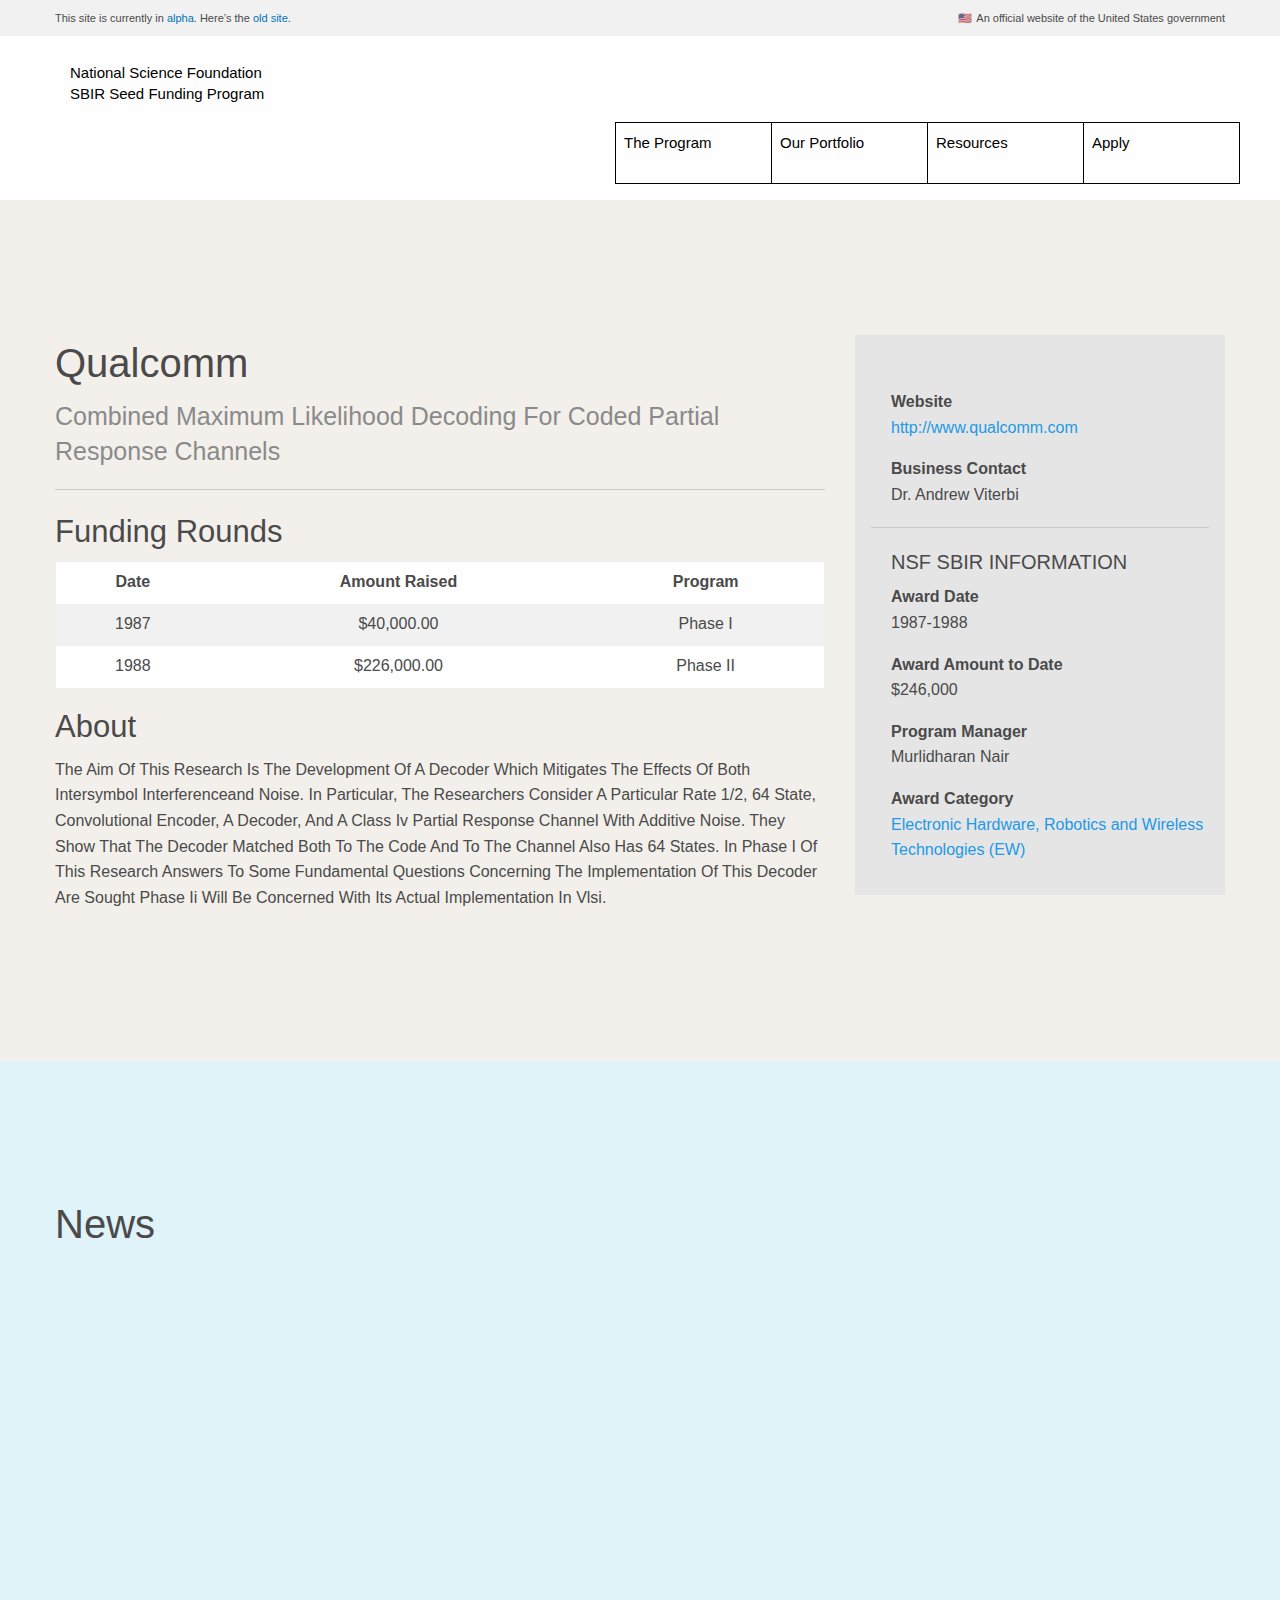
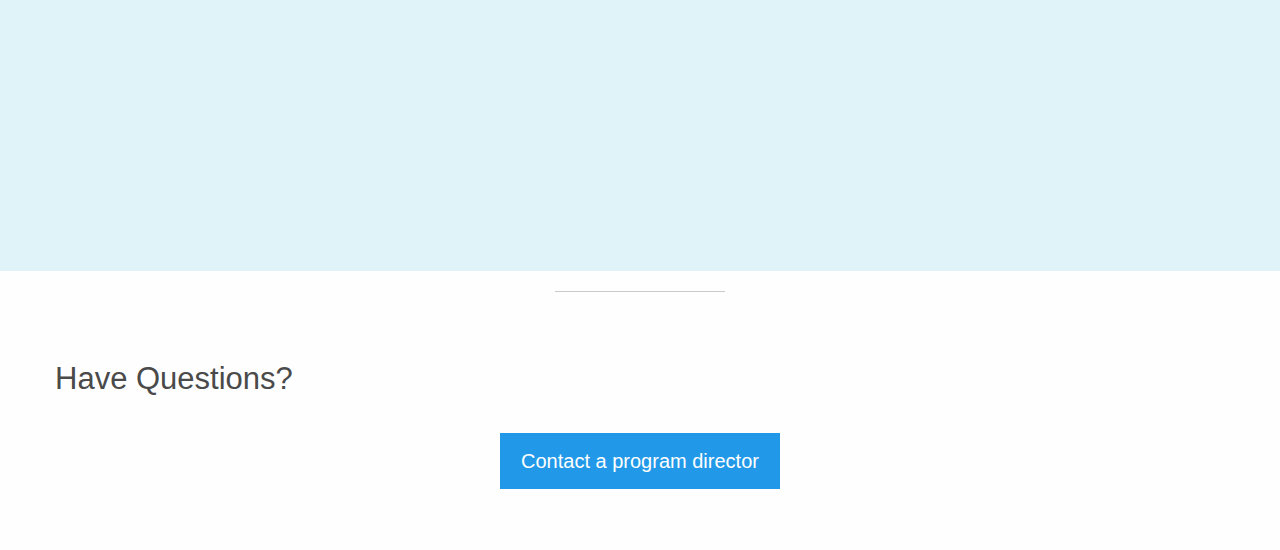
==== company1.html @ 9a2ec9da "Add new company files" ====
<!doctype html>
<html class="no-js" lang="en" dir="ltr">
  <head>
    <meta charset="utf-8">
    <meta http-equiv="x-ua-compatible" content="ie=edge">
    <meta name="viewport" content="width=device-width, initial-scale=1.0">
    <title>NSF-SBIR</title>
    <link rel="stylesheet" href="css/foundation.css">
    <link rel="stylesheet" href="css/app.css">
  </head>
  <body class="page">
    <div class="alpha-banner">
      <div class="row">
        <div class="medium-6 column">
          <span class="text-left">This site is currently in <a href="">alpha</a>. Here’s the <a href="">old site</a>.</span>
        </div>
        <div class="medium-6 column text-right">
          <span class="text-right"><span class="us-flag-emoji">🇺🇸</span> An official website of the United States government</span>
        </div>
      </div>
    </div>
    <div class="">
      <!-- HEADER -->
      <div class="row">
        <div class="large-12 columns">
          <div class="header">
            <span class="fl logo">
              <img src="img/nsf1-logo.png" alt="">
            </span>
            <span class="fl text-logo">
              <h3 class="small-head-text">National Science Foundation <br>SBIR Seed Funding Program</h3>
            </span>
          </div>
        </div>
      </div>
      <!-- END HEADER -->

      <div class="row">
        <ul class="top-nav-links">
          <li><a href="#">The Program</a></li>
          <li><a href="#">Our Portfolio</a></li>
          <li><a href="#">Resources</a></li>
          <li><a href="#">Apply</a></li>
        </ul>
      </div>

    </div><!-- END header-image-background -->
  </div><!-- END header-image-background -->
  <div class="soft-back">
    <!-- OUR PROGRAM -->
    <div class="row vertical-padding tan-background">
      <div class="large-8 columns">
        <h2 class="text-left" style="padding-bottom: 0px;">Qualcomm</h2>
        <h4 class="subheader">Combined Maximum Likelihood Decoding For Coded Partial Response Channels</h4>
        <hr>
        <div class="row">
          <div class="large-12 column">
            <h3>Funding Rounds</h3>
            <table>
              <tbody class="text-center">
                <tr>
                  <th>Date</th>
                  <th>Amount Raised</th>
                  <th>Program</th>
                </tr>
                <tr>
                  <td>1987</td>
                  <td>$40,000.00</td>
                  <td>Phase I</td>
                </tr>
                <tr>
                  <td>1988</td>
                  <td>$226,000.00</td>
                  <td>Phase II</td>
                </tr>
              </tbody>
            </table>
          </div>
        </div>
        <div class="row">
          <div class="large-12 column">
            <h3>About</h3>
            <p>The Aim Of This Research Is The Development Of A Decoder Which Mitigates The Effects Of Both Intersymbol Interferenceand Noise. In Particular, The Researchers Consider A Particular Rate 1/2, 64 State, Convolutional Encoder, A Decoder, And A Class Iv Partial Response Channel With Additive Noise. They Show That The Decoder Matched Both To The Code And To The Channel Also Has 64 States. In Phase I Of This Research Answers To Some Fundamental Questions Concerning The Implementation Of This Decoder Are Sought Phase Ii Will Be Concerned With Its Actual Implementation In Vlsi.</p>
          </div>
        </div>
      </div>
      <div class="large-4 columns">
        <div class="callout">
          <ul class="no-bullets">
            <li>
              <p>
                <strong>Website</strong><br>
                <a href="http://www.qualcomm.com">http://www.qualcomm.com</a>
              </p>
            </li>
            <li>
              <p>
                <strong>Business Contact</strong><br>
                Dr. Andrew Viterbi
              </p>
            </li>
          </ul>
          <hr>
          <ul class="no-bullets">
            <h5>NSF SBIR INFORMATION</h5>
            <li>
              <p>
                <strong>Award Date</strong><br>
                <span>1987-1988</span>
              </p>
            </li>
            <li>
              <p>
                <strong>Award Amount to Date</strong><br>
                <span>$246,000</span>
              </p>
            </li>
            <li>
              <p>
                <strong>Program Manager</strong><br>
                <span>Murlidharan Nair</span>
              </p>
            </li>
            <li>
              <p>
                <strong>Award Category</strong><br>
                <span><a href="https://www.nsf.gov/eng/iip/sbir/topics/EW.jsp">Electronic Hardware, Robotics and Wireless Technologies (EW)</a></span>
              </p>
            </li>
          </ul>
        </div>
      </div>
    </div>
  </div>
    <!-- END OUR PROGRAM -->


    <!-- PROGRAM DIRECTORS -->
  <div class="blue-back">
    <div class="row vertical-padding">
      <div class="large-12 columns">
        <h2 class="text-left">News</h2>
        <div class="row">
          <div class="medium-12 column"></div>
        </div>
      </div>
    </div>
  </div>
    <!-- END PROGRAM DIRECTORS -->


    <div class="row">
      <div class="large-2 medium-3 medium-centered large-centered columns text-center">
        <hr>
      </div>
    </div>

    <!-- HAVE QUESTIONS -->
    <div class="row vertical-padding">
      <div class="large-12 columns text-center">
        <h3 class="text-left">Have Questions?</h3>
        <br>
        <a href="" class="button large">Contact a program director</a>
      </div>
    </div>
    <!-- END HAVE QUESTIONS -->

    <script src="js/vendor/jquery.js"></script>
    <script src="js/vendor/what-input.js"></script>
    <script src="js/vendor/foundation.js"></script>
    <script src="js/app.js"></script>
  </body>
</html>
---- css/app.css ----
.fl{
  float: left;
}

.alpha-banner a{
  color: #0071BB;
}

.blue-back{
  height: 90vh;
  padding-top: 10vh;
  padding-bottom: 10vh;
  background: #E0F3F8;
}

.white-back{
  min-height: 90vh;
  padding-top: 10vh;
  padding-bottom: 10vh;
}

.tan-background .text-content{
  padding-bottom: 5vh;
}

.soft-back h2{
  padding-bottom: 5vh;
}
.soft-back{
  background: #F3F0EB;
  min-height: 80vh;
  padding-top: 10vh;
  padding-bottom: 10vh;
}

div.header{
  padding-top: 1rem;
}

.small-bar hr{
  border-width: 3px;
  border-color: white;
}

.hero-padding h1{
  font-size: 24px;
  color: white;
}

.small-bar{
  max-width: 20px;
  display: block;
}

h3.small-head-text{
  margin-left: 1em;
  padding-top: 10px;
  padding-bottom: 10px;
  font-size: 15px;
  color: black;
}

.cta-container .button:hover{
  background: white;
  color: #fe7b64;
}

.cta-container .button{
  background: none;
  border: 2px solid white;
  min-width: 300px;
}
.cta-container{
  margin-top: 2rem;
}

.us-flag-emoji{
  margin-right: .2em;
}

.header-image-background{
  background-image: url('../img/vk284nkoavu-samuel-zeller.jpg');
  background-size: cover;
  background-repeat: no-repeat;
  background-position: center center;
  min-height: 100vh;
}

.alpha-banner{
  font-size: 11px;
  height: 36px;
  line-height: 36px;
  background: #F1F1F1;
}

ul.no-bullets{
  list-style: none;
}

.page .top-nav-links{
  border: 1px solid black;
}

.page .top-nav-links li{
  border-left: 1px solid black;
}

.page .top-nav-links li:first-child{
  border-left: none;
}

.top-nav-links li a:hover{
  background: white;
  color: #fe7b64;
}

.page .top-nav-links li a{
  color: black;
}

.top-nav-links{
  border: 1px solid white;
  list-style: none;
  float: right;
}

.top-nav-links li:first-child a{
  border: none;
}

.top-nav-links li{
  display: block;
  border-left: 1px solid white;
  float: left;
}

.top-nav-links li a:hover{
  background: white;
  color: #fe7b64;
}

.top-nav-links li a{
  transition: background-color 0.25s ease-out, color 0.25s ease-out;
  display: block;
  width: 155px;
  padding: 8px;
  height: 60px;
}

.top-nav-links li a{
  font-size: 15px;
  color: white;
}

.italics{
  font-style: italic;
}

.hero-buttons .button-container a{
  color: white;
}

.hero-buttons .button-container:hover{
  background-color: rgba(0,0,0,0.3);
}

.thumbnail.thumbnail{
  border: none;
}

@media screen and (min-width: 40em){
  .text-content h4{
    font-size: 1.3em;
    font-weight: 700;
  }
}

.callout{
  padding-top: 6vh;
}

.text-content a{
  font-weight: 700;
  color: #666;
  text-transform: uppercase;
}

.hero-buttons .button-container{
  background-color: rgba(0,0,0,0.5);
  padding: 10px 10px 5px;
  border-right: 1px solid rgba(0,0,0,0.8);
}

.hard-background{
  background: #a3a5a1;
}

.soft-background{
  background: #f1f1f1;
}

.no-bottom-margin{
  margin-bottom: 0px;
}

.background-hero-image h2{
  color: white;
  font-weight: 300;
}

.background-hero-image{
  background-size: cover;
}

.padding-push-bottom{
  padding-bottom: 80px;
}

@media screen and (min-width: 40em) {
  .padding-push-bottom{
    min-height: 400px;
  }
}

.callout{
  background: #e5e5e5;
  border: none;
}

h1.condensed-bold,
h2.condensed-bold,
h3.condensed-bold,
h4.condensed-bold,
h5.condensed-bold{
  margin-bottom: 3vh;
  text-transform: uppercase;
  font-family: "HelveticaNeue-CondensedBold", "Helvetica Neue";
}

.max-width-300{
  max-width: 300px;
}

.image-wrapper-circle{
  overflow: hidden;
  border-radius: 300px;
}

.vertical-padding{
  padding-top: 5vh;
  padding-bottom: 5vh;
}

.image-icon{
  min-height: 130px;
  padding-top: 2vh;
  padding-bottom: 2vh;
  display: block;
}

.vertical-slide{
  min-height: 50vh;
}

.hero{
  position: relative;
}

.hero-buttons{
  position: absolute;
  bottom: 0px;
}

.f2{
  font-size: 1.25rem;
}

.f4{
  font-size: 4rem;
}
.f6{
  font-size: 6rem;
}
.v-mid{
  vertical-align: middle;
}
.dib {
    display: inline-block;
}
.mt4{
  margin-top: 4rem;
}
.mt6{
  margin-top: 6rem;
}
@media screen and (min-width: 40em) {
  .hero{
    min-height: 50vh;
  }

  .hero-padding{
    padding-top: 10%;
  }
  .large-not-centered, .large-not-centered:last-child:not(:first-child){
    float: right;
    clear: none;
  }
}
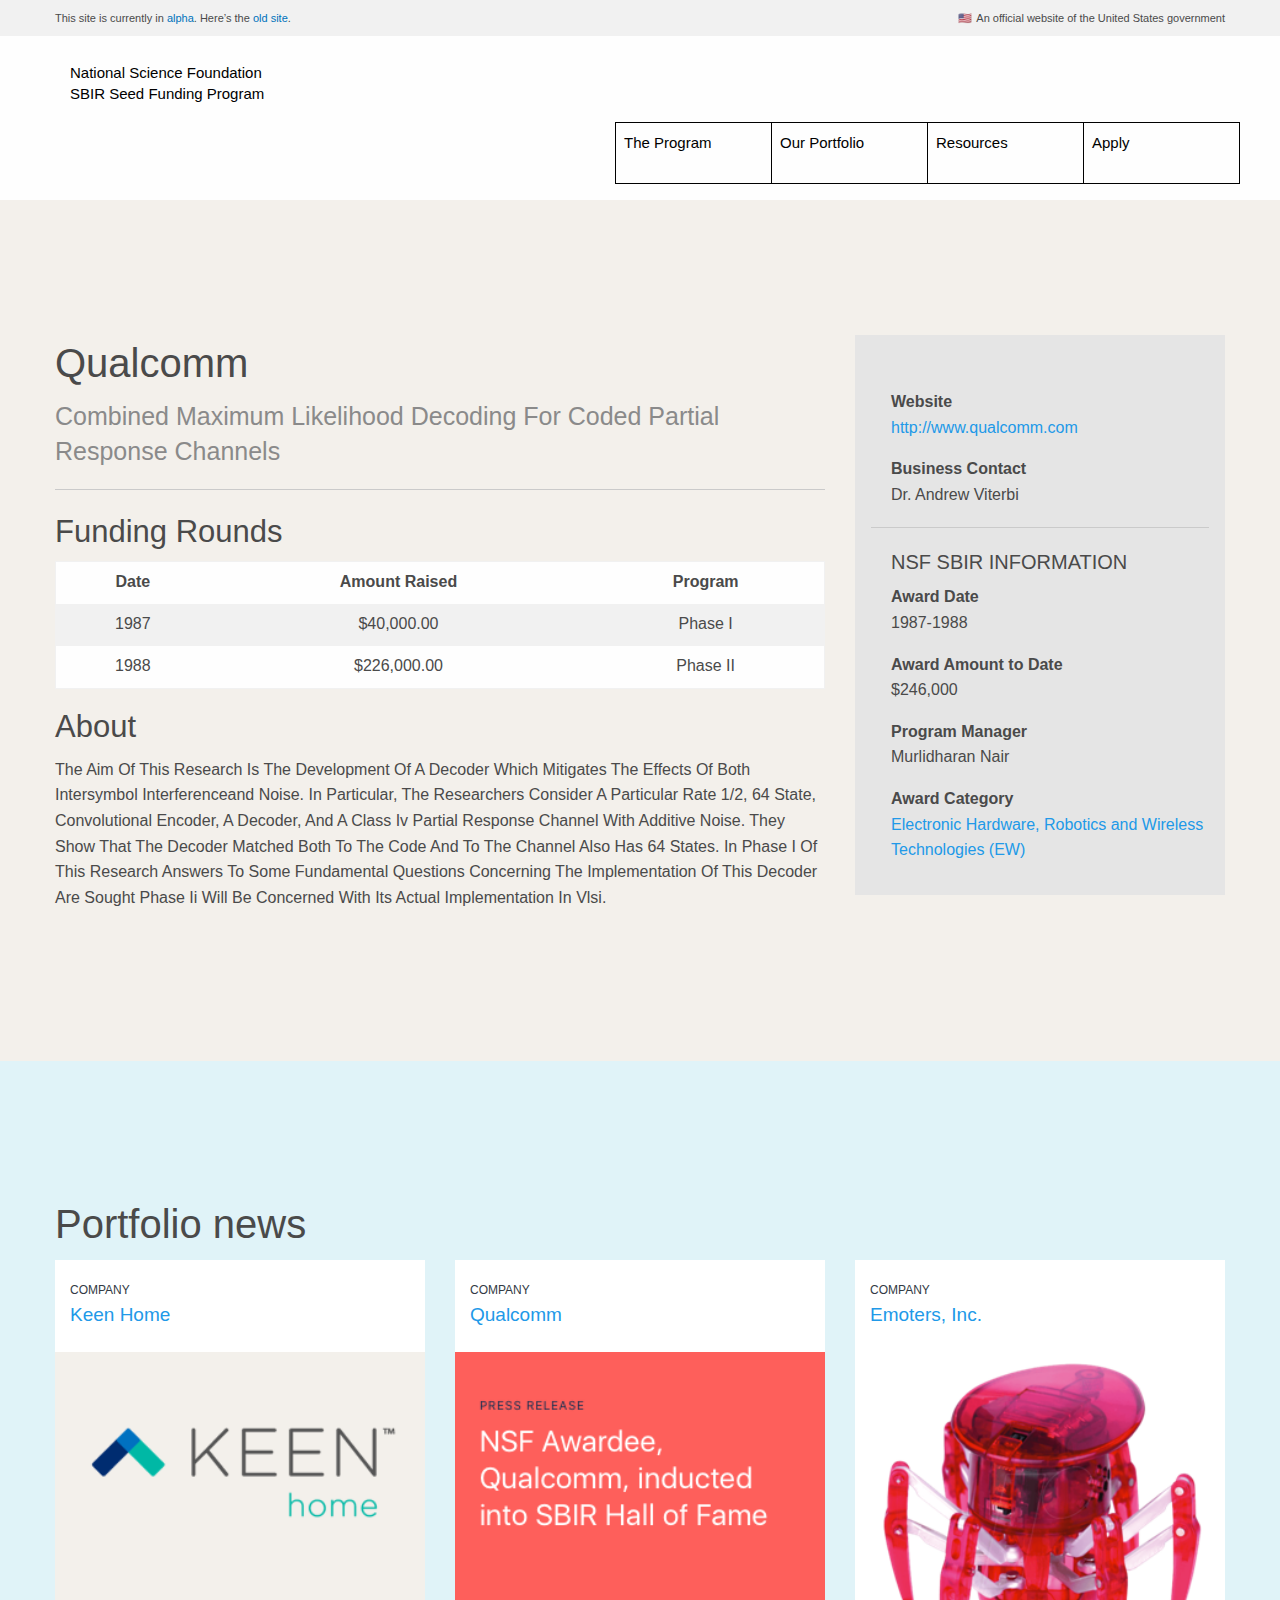
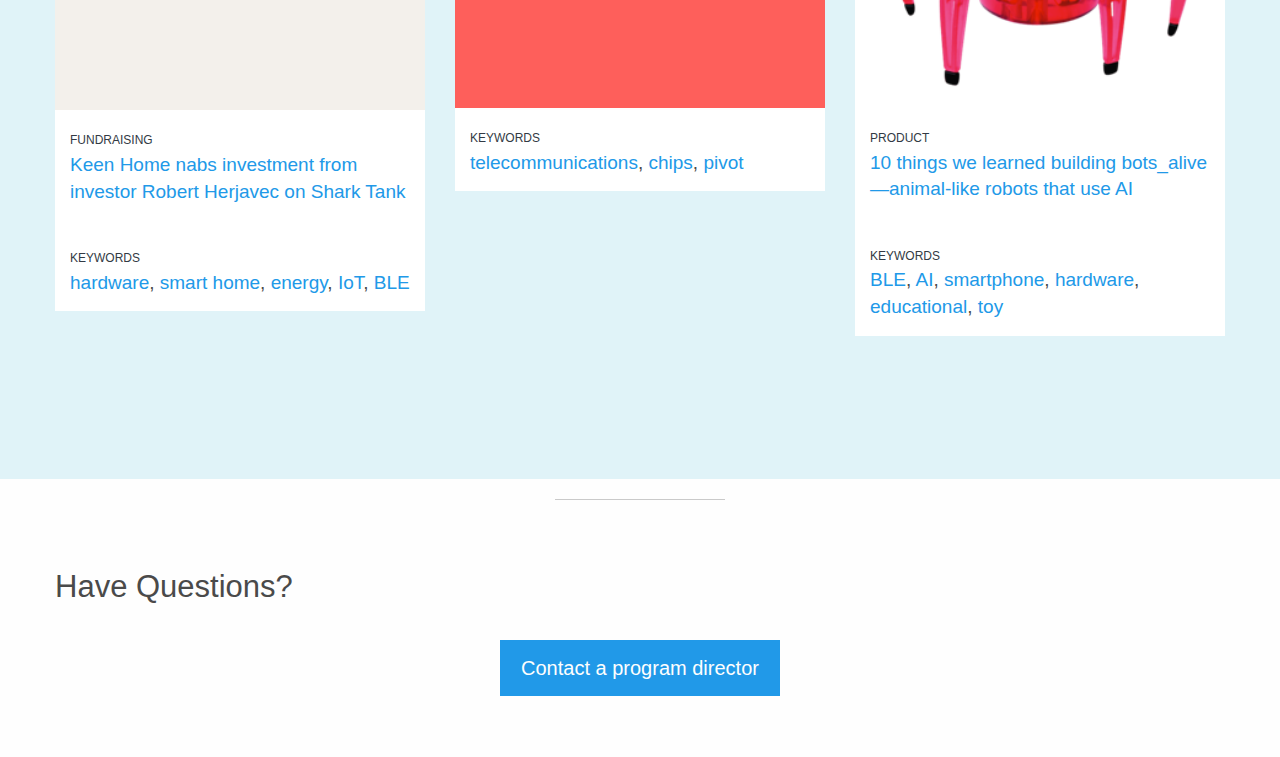
==== commit 2f25bdf2: "Fixs up the news" ====
--- a/company1.html
+++ b/company1.html
@@ -25,10 +25,14 @@
         <div class="large-12 columns">
           <div class="header">
             <span class="fl logo">
-              <img src="img/nsf1-logo.png" alt="">
+              <a href="index.html">
+                <img src="img/nsf1-logo.png" alt="">
+              </a>
             </span>
             <span class="fl text-logo">
-              <h3 class="small-head-text">National Science Foundation <br>SBIR Seed Funding Program</h3>
+              <a href="index.html">
+                <h3 class="small-head-text">National Science Foundation <br>SBIR Seed Funding Program</h3>
+              </a>
             </span>
           </div>
         </div>
@@ -37,10 +41,10 @@
 
       <div class="row">
         <ul class="top-nav-links">
-          <li><a href="#">The Program</a></li>
-          <li><a href="#">Our Portfolio</a></li>
-          <li><a href="#">Resources</a></li>
-          <li><a href="#">Apply</a></li>
+          <li><a href="index.html#Program">The Program</a></li>
+          <li><a href="index.html#Portfolio">Our Portfolio</a></li>
+          <li><a href="index.html#Resources">Resources</a></li>
+          <li><a href="index.html#Apply">Apply</a></li>
         </ul>
       </div>
 
@@ -139,14 +143,74 @@
   <div class="blue-back">
     <div class="row vertical-padding">
       <div class="large-12 columns">
-        <h2 class="text-left">News</h2>
-        <div class="row">
-          <div class="medium-12 column"></div>
+        <h2 class="text-left">Portfolio news</h2>
+        <div class="row" data-equalizer data-equalize-on="medium">
+          <div class="medium-4 column">
+            <a href="company1.html">
+            <div class="column-container white-bg" data-equalizer-watch>
+              <h4>
+                <small>Company</small><br>
+                <span class="company-name">Keen Home</span>
+              </h4>
+              <div class="image-wrapper">
+                <img src="img/keenhome.png" alt="">
+              </div>
+              <h4>
+                <small>Fundraising</small><br>
+                <span class="company-name">Keen Home nabs investment from investor Robert Herjavec on Shark Tank</span>
+              </h4>
+              <h4>
+                <small>Keywords</small><br>
+                <span><a href="">hardware</a>, <a href="">smart home</a>, <a href="">energy</a>, <a href="">IoT</a>, <a href="">BLE</a></span>
+              </h4>
+            </div>
+            </a>
+          </div>
+          <div class="medium-4 column">
+            <a href="company1.html">
+            <div class="column-container white-bg" data-equalizer-watch>
+              <h4>
+                <small>Company</small><br>
+                <span class="company-name">Qualcomm</span>
+              </h4>
+              <div class="image-wrapper">
+                <img src="img/pressrelease.png" alt="">
+              </div>
+              <h4>
+                <small>Keywords</small><br>
+                <span class="company-name"><a href="">telecommunications</a>, <a href="">chips</a>, <a href="">pivot</a></span>
+              </h4>
+            </div>
+            </a>
+          </div>
+          <div class="medium-4 column">
+            <a href="company1.html">
+            <div class="column-container white-bg" data-equalizer-watch>
+              <h4>
+                <small>Company</small><br>
+                <span class="company-name">Emoters, Inc.</span>
+              </h4>
+              <div class="image-wrapper">
+                <img src="img/botsalive.png" alt="">
+              </div>
+              <h4>
+                <small>Product</small><br>
+                <span class="company-name">10 things we learned building bots_alive—animal-like robots that use AI</span>
+              </h4>
+              <h4>
+                <small>Keywords</small><br>
+                <span class="company-name"><a href="">BLE</a>, <a href="">AI</a>, <a href="">smartphone</a>, <a href="">hardware</a>, <a href="">educational</a>, <a href="">toy</a></span>
+              </h4>
+            </div>
+            </a>
+          </div>
         </div>
       </div>
     </div>
   </div>
     <!-- END PROGRAM DIRECTORS -->
+
+
 
 
     <div class="row">
--- a/css/app.css
+++ b/css/app.css
@@ -6,8 +6,35 @@
   color: #0071BB;
 }
 
+h4 small{
+  text-transform: uppercase;
+  color: #323A44;
+  font-size: 12px;
+}
+
+.apply-back{
+  padding-top: 15vh;
+  padding-bottom: 15vh;
+}
+
+.column-container h4{
+  font-size: 19px;
+}
+
+.white-bg h4{
+  padding: 15px;
+}
+
+.white-bg{
+  background: white;
+}
+
+.image-wrapper img{
+  width: 100%;
+}
+
 .blue-back{
-  height: 90vh;
+  min-height: 90vh;
   padding-top: 10vh;
   padding-bottom: 10vh;
   background: #E0F3F8;
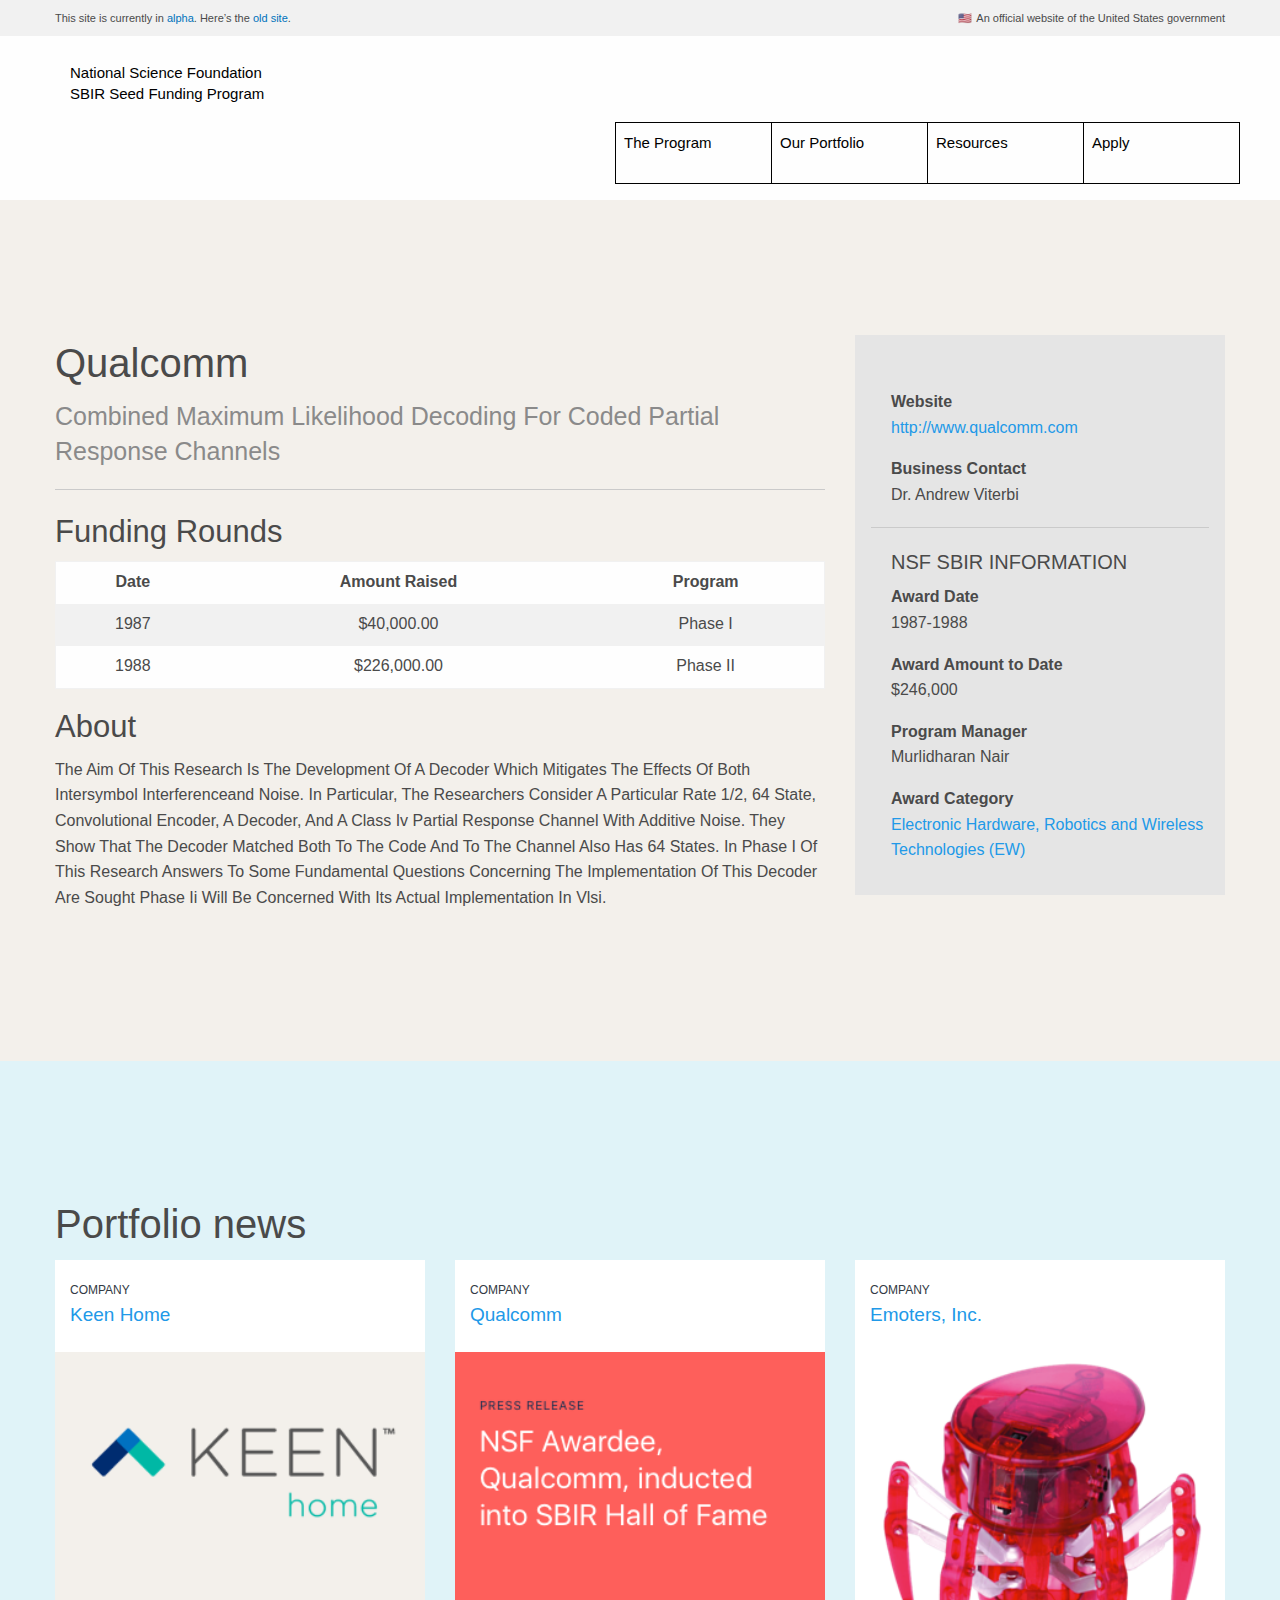
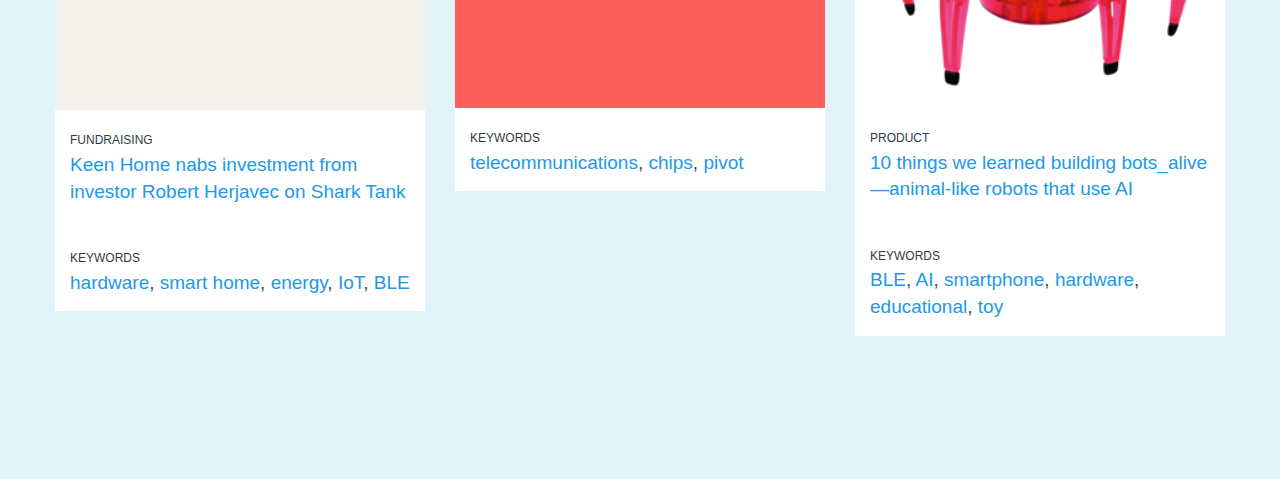
==== commit fe4f3043: "removed vestigial bottom section on company pages" ====
--- a/company1.html
+++ b/company1.html
@@ -213,20 +213,20 @@
 
 
 
-    <div class="row">
+    <!-- <div class="row">
       <div class="large-2 medium-3 medium-centered large-centered columns text-center">
         <hr>
       </div>
-    </div>
+    </div> -->
 
     <!-- HAVE QUESTIONS -->
-    <div class="row vertical-padding">
+    <!-- <div class="row vertical-padding">
       <div class="large-12 columns text-center">
         <h3 class="text-left">Have Questions?</h3>
         <br>
         <a href="" class="button large">Contact a program director</a>
       </div>
-    </div>
+    </div> -->
     <!-- END HAVE QUESTIONS -->
 
     <script src="js/vendor/jquery.js"></script>
--- a/css/app.css
+++ b/css/app.css
@@ -298,6 +298,49 @@
   bottom: 0px;
 }
 
+/* bar graph*/
+
+.horizontal .progress-bar {
+  float: left;
+  height: 45px;
+  width: 100%;
+  padding: 32px 0;
+}
+
+.horizontal .progress-track {
+  position: relative;
+  width: 100%;
+  height: 50px;
+  background: #ebebeb;
+}
+
+.horizontal .progress-fill {
+  position: relative;
+  background: #666;
+  height: 50px;
+  width: 50%;
+  color: #fff;
+  text-align: center;
+  font-family: "Helvetica Neue",sans-serif;
+  font-size: 1rem;
+  line-height: 50px;
+}
+.horizontal .progress-fill:after {
+	left: 100%;
+	top: 50%;
+	border: solid transparent;
+	content: " ";
+	height: 0;
+	width: 0;
+	position: absolute;
+	pointer-events: none;
+	border-color: rgba(102, 102, 102, 0);
+	border-left-color: #666;
+	border-width: 25px;
+	margin-top: -25px;
+}
+/* /bar graph*/
+
 .f2{
   font-size: 1.25rem;
 }
@@ -319,6 +362,12 @@
 }
 .mt6{
   margin-top: 6rem;
+}
+.pt4{
+  padding-top: 4rem;
+}
+.pt6{
+  padding-top: 6rem;
 }
 @media screen and (min-width: 40em) {
   .hero{
